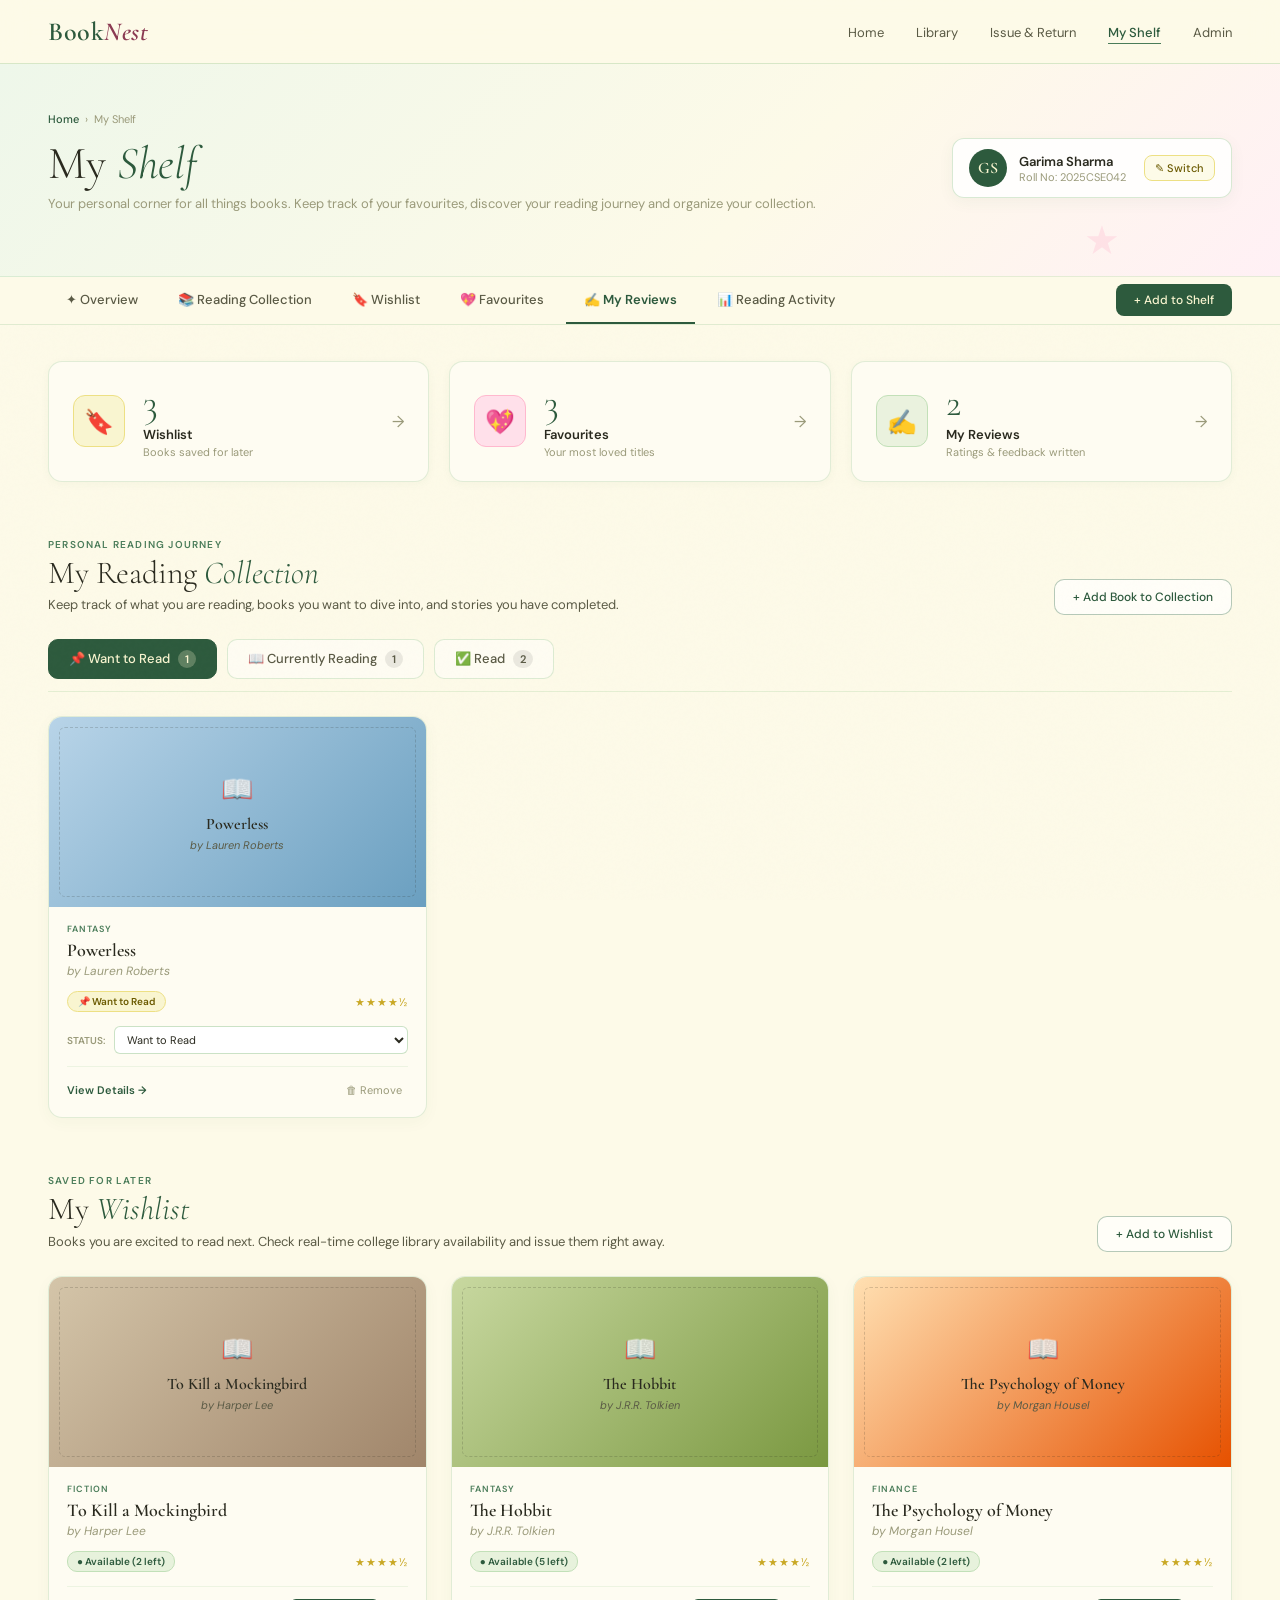
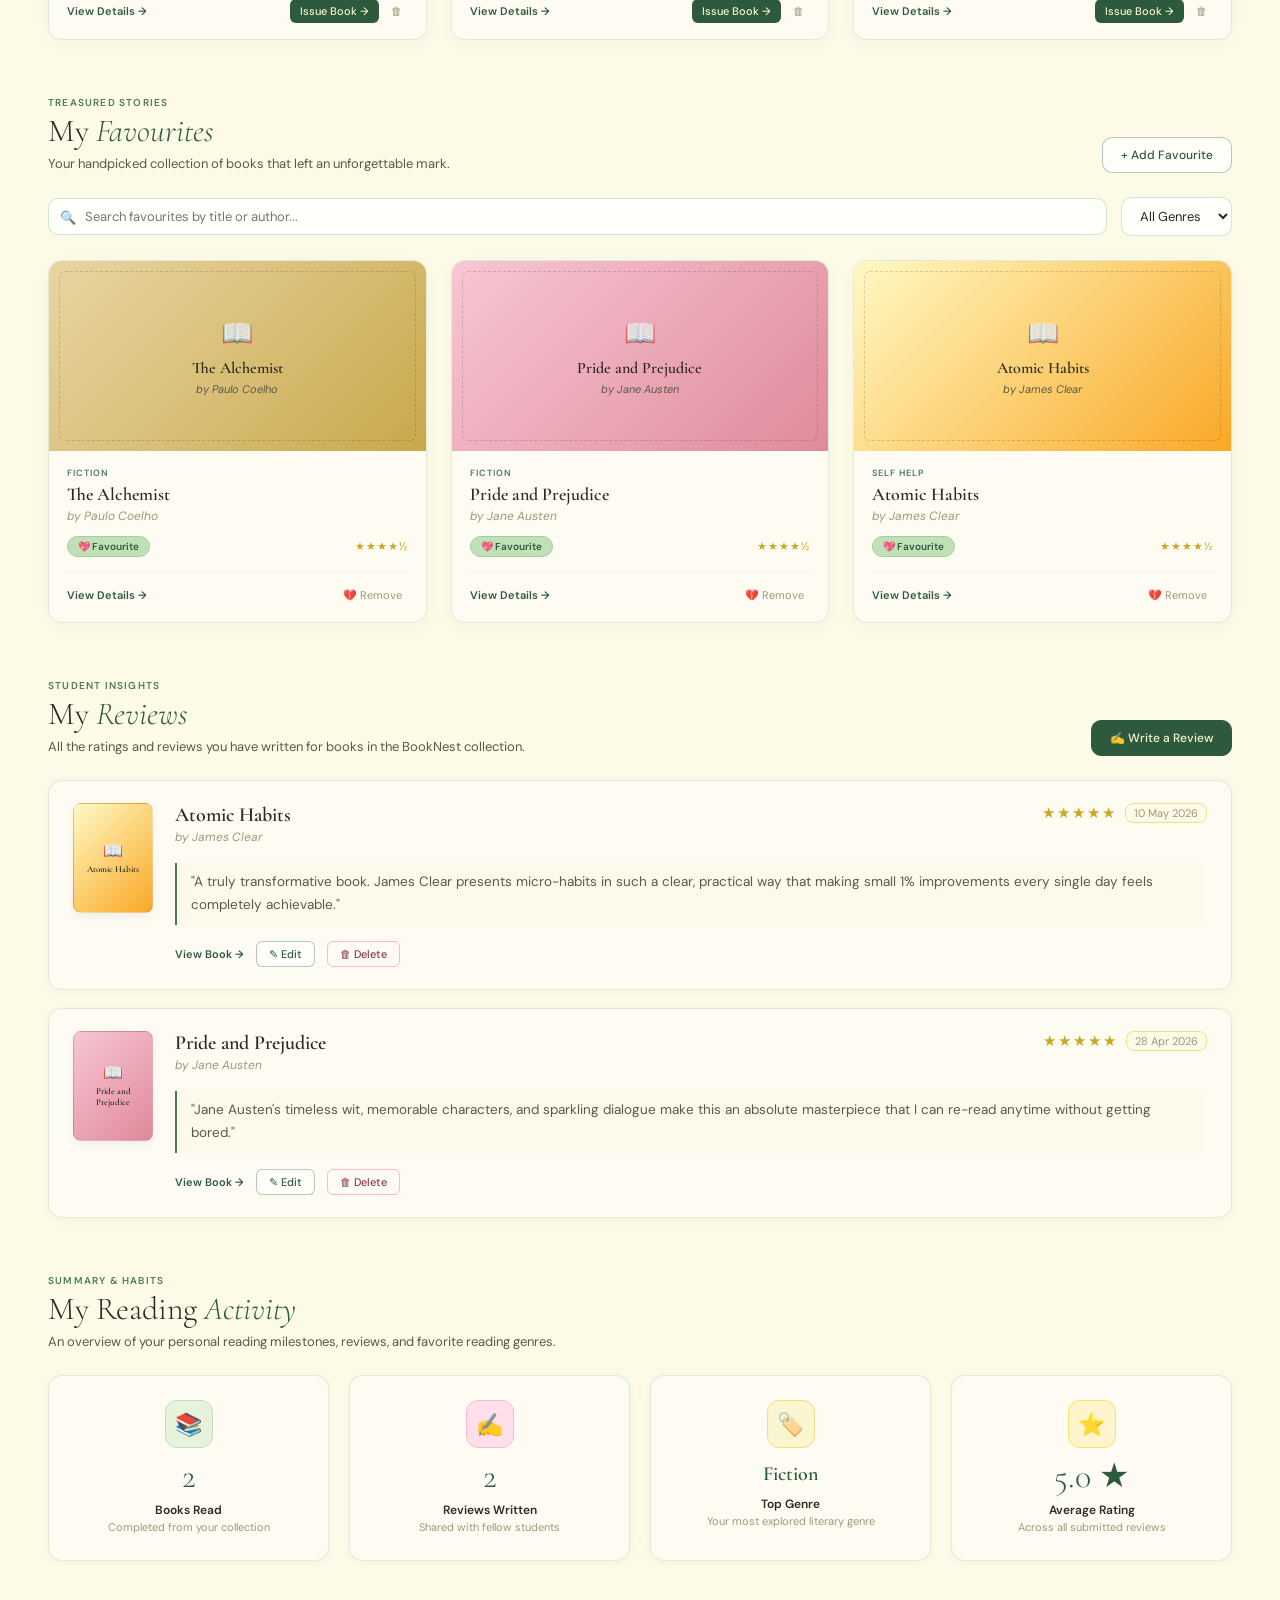
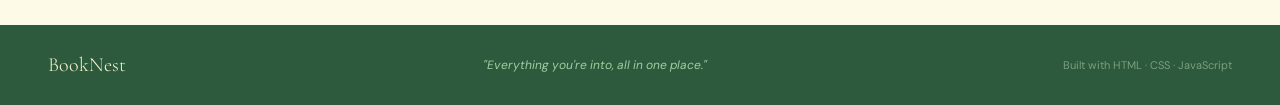
==== BOOKNEST2/my-shelf.html @ baeaffec "feat: add My Shelf page with reading collection and wishlist" ====
<!DOCTYPE html>
<html lang="en">
<head>
  <meta charset="UTF-8">
  <meta name="viewport" content="width=device-width, initial-scale=1.0">
  <title>BookNest — My Shelf</title>
  <!-- Google Fonts: Cormorant Garamond & DM Sans -->
  <link href="https://fonts.googleapis.com/css2?family=Cormorant+Garamond:ital,wght@0,300;0,400;0,600;1,300;1,400&family=DM+Sans:wght@300;400;500;600;700&display=swap" rel="stylesheet">
  <!-- Shared Styles -->
  <link rel="stylesheet" href="css/shared.css">
  <!-- Page Specific Styles -->
  <link rel="stylesheet" href="css/my-shelf.css">
</head>
<body>

  <!-- ── NAVIGATION BAR ── -->
  <nav>
    <a href="index.html" class="logo">Book<span>Nest</span></a>
    <ul class="nav-links">
      <li><a href="index.html">Home</a></li>
      <li><a href="library.html">Library</a></li>
      <li><a href="issue-return.html">Issue &amp; Return</a></li>
      <li><a href="my-shelf.html" class="active">My Shelf</a></li>
      <li><a href="admin.html">Admin</a></li>
    </ul>
  </nav>

  <!-- ── PAGE HEADER ── -->
  <div class="page-header">
    <div class="breadcrumb">
      <a href="index.html">Home</a> › <span>My Shelf</span>
    </div>
    <div class="header-flex-wrapper">
      <div class="header-text-block">
        <h1 class="page-title">My <em>Shelf</em></h1>
        <p class="page-subtitle">Your personal corner for all things books. Keep track of your favourites, discover your reading journey and organize your collection.</p>
      </div>

      <!-- Student Profile Card / Switcher -->
      <div class="student-card-badge" id="studentBadge" title="Click to switch student profile">
        <div class="student-avatar" id="studentAvatar">GS</div>
        <div class="student-details">
          <div class="student-name" id="studentNameDisplay">Garima Sharma</div>
          <div class="student-roll" id="studentRollDisplay">Roll No: 2025CSE042</div>
        </div>
        <button class="student-edit-btn" id="openStudentModalBtn" title="Switch Student">✎ Switch</button>
      </div>
    </div>
  </div>

  <!-- ── SECTION QUICK NAVIGATION TABS ── -->
  <div class="shelf-nav-bar">
    <div class="shelf-nav-links">
      <a href="#section-overview" class="shelf-nav-item active">✦ Overview</a>
      <a href="#section-collection" class="shelf-nav-item">📚 Reading Collection</a>
      <a href="#section-wishlist" class="shelf-nav-item">🔖 Wishlist</a>
      <a href="#section-favourites" class="shelf-nav-item">💖 Favourites</a>
      <a href="#section-reviews" class="shelf-nav-item">✍️ My Reviews</a>
      <a href="#section-activity" class="shelf-nav-item">📊 Reading Activity</a>
    </div>
    <button class="quick-add-btn" id="openQuickAddBtn">+ Add to Shelf</button>
  </div>

  <!-- ── MAIN PAGE CONTENT ── -->
  <main class="shelf-main-container">

    <!-- ── 1. READING OVERVIEW CARDS ── -->
    <section class="shelf-section" id="section-overview">
      <div class="overview-grid">
        
        <!-- Wishlist Card -->
        <div class="overview-card" onclick="document.querySelector('#section-wishlist').scrollIntoView({behavior:'smooth'})">
          <div class="overview-icon-box icon-wishlist">🔖</div>
          <div class="overview-content">
            <div class="overview-number" id="overviewWishlistCount">0</div>
            <div class="overview-label">Wishlist</div>
            <div class="overview-sub">Books saved for later</div>
          </div>
          <div class="overview-arrow">→</div>
        </div>

        <!-- Favourites Card -->
        <div class="overview-card" onclick="document.querySelector('#section-favourites').scrollIntoView({behavior:'smooth'})">
          <div class="overview-icon-box icon-favourites">💖</div>
          <div class="overview-content">
            <div class="overview-number" id="overviewFavouritesCount">0</div>
            <div class="overview-label">Favourites</div>
            <div class="overview-sub">Your most loved titles</div>
          </div>
          <div class="overview-arrow">→</div>
        </div>

        <!-- My Reviews Card -->
        <div class="overview-card" onclick="document.querySelector('#section-reviews').scrollIntoView({behavior:'smooth'})">
          <div class="overview-icon-box icon-reviews">✍️</div>
          <div class="overview-content">
            <div class="overview-number" id="overviewReviewsCount">0</div>
            <div class="overview-label">My Reviews</div>
            <div class="overview-sub">Ratings &amp; feedback written</div>
          </div>
          <div class="overview-arrow">→</div>
        </div>

      </div>
    </section>

    <!-- ── 2. MY READING COLLECTION ── -->
    <section class="shelf-section" id="section-collection">
      <div class="section-title-bar">
        <div>
          <div class="section-tag">Personal Reading Journey</div>
          <h2 class="section-heading">My Reading <em>Collection</em></h2>
          <p class="section-description">Keep track of what you are reading, books you want to dive into, and stories you have completed.</p>
        </div>
        <div class="section-actions">
          <button class="btn btn-outline" id="addBookToCollectionBtn">+ Add Book to Collection</button>
        </div>
      </div>

      <!-- Collection Filter Tabs -->
      <div class="collection-tabs-bar">
        <button class="coll-tab-btn active" data-status="want">
          📌 Want to Read <span class="tab-badge" id="countWant">0</span>
        </button>
        <button class="coll-tab-btn" data-status="reading">
          📖 Currently Reading <span class="tab-badge" id="countReading">0</span>
        </button>
        <button class="coll-tab-btn" data-status="read">
          ✅ Read <span class="tab-badge" id="countRead">0</span>
        </button>
      </div>

      <!-- Collection Book Cards Grid -->
      <div class="collection-books-grid" id="collectionGrid">
        <!-- Rendered dynamically by js/my-shelf.js -->
      </div>
    </section>

    <!-- ── 3. MY WISHLIST ── -->
    <section class="shelf-section" id="section-wishlist">
      <div class="section-title-bar">
        <div>
          <div class="section-tag">Saved For Later</div>
          <h2 class="section-heading">My <em>Wishlist</em></h2>
          <p class="section-description">Books you are excited to read next. Check real-time college library availability and issue them right away.</p>
        </div>
        <div class="section-actions">
          <button class="btn btn-outline" id="addBookToWishlistBtn">+ Add to Wishlist</button>
        </div>
      </div>

      <!-- Wishlist Books Grid -->
      <div class="wishlist-books-grid" id="wishlistGrid">
        <!-- Rendered dynamically by js/my-shelf.js -->
      </div>
    </section>

    <!-- ── 4. MY FAVOURITES ── -->
    <section class="shelf-section" id="section-favourites">
      <div class="section-title-bar">
        <div>
          <div class="section-tag">Treasured Stories</div>
          <h2 class="section-heading">My <em>Favourites</em></h2>
          <p class="section-description">Your handpicked collection of books that left an unforgettable mark.</p>
        </div>
        <div class="section-actions">
          <button class="btn btn-outline" id="addBookToFavouritesBtn">+ Add Favourite</button>
        </div>
      </div>

      <!-- Favourites Search & Filter Toolbar -->
      <div class="favourites-toolbar">
        <div class="fav-search-wrap">
          <span class="fav-search-icon">🔍</span>
          <input type="text" id="favSearchInput" class="fav-search-input" placeholder="Search favourites by title or author...">
        </div>
        <div class="fav-genre-filter">
          <select id="favGenreSelect" class="fav-select">
            <option value="all">All Genres</option>
            <option value="Fiction">Fiction</option>
            <option value="Fantasy">Fantasy</option>
            <option value="Romance">Romance</option>
            <option value="Thriller">Thriller</option>
            <option value="Dystopian">Dystopian</option>
            <option value="Self Help">Self Help</option>
            <option value="Finance">Finance</option>
          </select>
        </div>
      </div>

      <!-- Favourites Books Grid -->
      <div class="favourites-books-grid" id="favouritesGrid">
        <!-- Rendered dynamically by js/my-shelf.js -->
      </div>
    </section>

    <!-- ── 5. MY REVIEWS & RATINGS ── -->
    <section class="shelf-section" id="section-reviews">
      <div class="section-title-bar">
        <div>
          <div class="section-tag">Student Insights</div>
          <h2 class="section-heading">My <em>Reviews</em></h2>
          <p class="section-description">All the ratings and reviews you have written for books in the BookNest collection.</p>
        </div>
        <div class="section-actions">
          <button class="btn btn-primary" id="writeReviewBtn">✍️ Write a Review</button>
        </div>
      </div>

      <!-- Reviews Cards List -->
      <div class="reviews-list-container" id="reviewsList">
        <!-- Rendered dynamically by js/my-shelf.js -->
      </div>
    </section>

    <!-- ── 6. MY READING ACTIVITY ── -->
    <section class="shelf-section" id="section-activity">
      <div class="section-title-bar">
        <div>
          <div class="section-tag">Summary &amp; Habits</div>
          <h2 class="section-heading">My Reading <em>Activity</em></h2>
          <p class="section-description">An overview of your personal reading milestones, reviews, and favorite reading genres.</p>
        </div>
      </div>

      <div class="activity-grid">
        <!-- Stat 1: Total Books Read -->
        <div class="activity-card">
          <div class="activity-icon-wrap icon-green">📚</div>
          <div class="activity-number" id="activityBooksRead">0</div>
          <div class="activity-label">Books Read</div>
          <div class="activity-sub">Completed from your collection</div>
        </div>

        <!-- Stat 2: Total Reviews Written -->
        <div class="activity-card">
          <div class="activity-icon-wrap icon-burgundy">✍️</div>
          <div class="activity-number" id="activityReviewsWritten">0</div>
          <div class="activity-label">Reviews Written</div>
          <div class="activity-sub">Shared with fellow students</div>
        </div>

        <!-- Stat 3: Most Read Genre -->
        <div class="activity-card">
          <div class="activity-icon-wrap icon-gold">🏷️</div>
          <div class="activity-number activity-text-val" id="activityTopGenre">—</div>
          <div class="activity-label">Top Genre</div>
          <div class="activity-sub">Your most explored literary genre</div>
        </div>

        <!-- Stat 4: Average Rating Given -->
        <div class="activity-card">
          <div class="activity-icon-wrap icon-butter">⭐</div>
          <div class="activity-number" id="activityAvgRating">—</div>
          <div class="activity-label">Average Rating</div>
          <div class="activity-sub">Across all submitted reviews</div>
        </div>
      </div>
    </section>

  </main>

  <!-- ── MODAL: ADD BOOK TO SHELF ── -->
  <div class="modal-overlay" id="addBookModal">
    <div class="modal-window">
      <div class="modal-header">
        <h3>✦ Add Book to Shelf</h3>
        <button class="modal-close-btn" id="closeAddBookModal">&times;</button>
      </div>
      <div class="modal-body">
        <div class="modal-form-group">
          <label class="modal-label" for="addBookSelect">Select Book from Library</label>
          <select class="modal-select" id="addBookSelect">
            <option value="">— Choose a book —</option>
            <!-- Populated by JavaScript -->
          </select>
        </div>

        <div class="modal-form-group">
          <label class="modal-label" for="addDestinationSelect">Add To</label>
          <select class="modal-select" id="addDestinationSelect">
            <option value="collection_reading">My Reading Collection → Currently Reading</option>
            <option value="collection_want">My Reading Collection → Want to Read</option>
            <option value="collection_read">My Reading Collection → Read</option>
            <option value="wishlist">My Wishlist</option>
            <option value="favourites">My Favourites</option>
          </select>
        </div>

        <div class="modal-preview-box" id="modalBookPreview" style="display:none;">
          <div class="preview-mini-cover" id="modalPreviewCover"></div>
          <div class="preview-mini-info">
            <div class="preview-mini-title" id="modalPreviewTitle"></div>
            <div class="preview-mini-author" id="modalPreviewAuthor"></div>
            <div class="preview-mini-genre" id="modalPreviewGenre"></div>
          </div>
        </div>
      </div>
      <div class="modal-footer">
        <button class="btn btn-outline" id="cancelAddBookBtn">Cancel</button>
        <button class="btn btn-primary" id="confirmAddBookBtn">Add to Shelf →</button>
      </div>
    </div>
  </div>

  <!-- ── MODAL: WRITE / EDIT REVIEW ── -->
  <div class="modal-overlay" id="reviewModal">
    <div class="modal-window">
      <div class="modal-header">
        <h3 id="reviewModalTitle">✍️ Write a Review</h3>
        <button class="modal-close-btn" id="closeReviewModal">&times;</button>
      </div>
      <div class="modal-body">
        <input type="hidden" id="reviewEditId" value="">

        <div class="modal-form-group" id="reviewBookSelectGroup">
          <label class="modal-label" for="reviewBookSelect">Select Book</label>
          <select class="modal-select" id="reviewBookSelect">
            <option value="">— Choose a book to review —</option>
            <!-- Populated by JavaScript -->
          </select>
        </div>

        <div class="modal-book-fixed-info" id="reviewBookFixedInfo" style="display:none;">
          <div class="fixed-info-title" id="reviewFixedTitle"></div>
          <div class="fixed-info-author" id="reviewFixedAuthor"></div>
        </div>

        <div class="modal-form-group">
          <label class="modal-label">Your Rating</label>
          <div class="modal-star-picker" id="modalStarPicker">
            <span class="star-item" data-value="1">★</span>
            <span class="star-item" data-value="2">★</span>
            <span class="star-item" data-value="3">★</span>
            <span class="star-item" data-value="4">★</span>
            <span class="star-item" data-value="5">★</span>
          </div>
          <input type="hidden" id="reviewRatingValue" value="5">
        </div>

        <div class="modal-form-group">
          <label class="modal-label" for="reviewTextInput">Your Review</label>
          <textarea class="modal-textarea" id="reviewTextInput" rows="4" placeholder="Write your honest thoughts, reflections or highlights about this book..."></textarea>
        </div>
      </div>
      <div class="modal-footer">
        <button class="btn btn-outline" id="cancelReviewBtn">Cancel</button>
        <button class="btn btn-primary" id="submitReviewModalBtn">Save Review</button>
      </div>
    </div>
  </div>

  <!-- ── MODAL: SWITCH STUDENT PROFILE ── -->
  <div class="modal-overlay" id="studentModal">
    <div class="modal-window">
      <div class="modal-header">
        <h3>👤 Student Profile</h3>
        <button class="modal-close-btn" id="closeStudentModal">&times;</button>
      </div>
      <div class="modal-body">
        <p class="modal-subtext">BookNest associates your shelf, wishlist, favourites, and reviews with your student roll number.</p>
        
        <div class="modal-form-group">
          <label class="modal-label" for="inputStudentName">Student Name</label>
          <input type="text" class="modal-input" id="inputStudentName" placeholder="e.g. Garima Sharma">
        </div>

        <div class="modal-form-group">
          <label class="modal-label" for="inputStudentRoll">Roll Number</label>
          <input type="text" class="modal-input" id="inputStudentRoll" placeholder="e.g. 2025CSE042">
        </div>
      </div>
      <div class="modal-footer">
        <button class="btn btn-outline" id="cancelStudentBtn">Cancel</button>
        <button class="btn btn-primary" id="saveStudentBtn">Save &amp; Switch</button>
      </div>
    </div>
  </div>

  <!-- ── TOAST NOTIFICATION ── -->
  <div class="toast" id="toast"></div>

  <!-- ── FOOTER ── -->
  <footer>
    <div class="footer-logo">BookNest</div>
    <div class="footer-tagline">"Everything you're into, all in one place."</div>
    <div class="footer-built">Built with HTML · CSS · JavaScript</div>
  </footer>

  <!-- ── SCRIPTS ── -->
  <!-- Shared books data first, then page-specific logic -->
  <script src="js/books-data.js"></script>
  <script src="js/my-shelf.js"></script>

</body>
</html>
---- BOOKNEST2/css/shared.css ----
/* ════════════════════════════════════════════
   BOOKNEST — Shared Styles (shared.css)
   Used across: index, library, issue-return,
                book-detail, my-shelf, admin
   ════════════════════════════════════════════ */

:root {
  --butter:      #F9F5D0;
  --butter-deep: #EDE084;
  --butter-soft: #FDFBE8;
  --pista:       #C2E0B8;
  --pista-deep:  #A0CFA0;
  --pista-dark:  #4a7c59;
  --pista-text:  #2d5a3d;
  --pink-soft:   #FFE0EA;
  --pink-mid:    #FFB8CE;
  --pink-text:   #8B3A52;
  --text-dark:   #2a2a1f;
  --text-mid:    #5a5a45;
  --text-light:  #9a9a7a;
  --radius:      14px;
}

* { margin: 0; padding: 0; box-sizing: border-box; }

body {
  font-family: 'DM Sans', sans-serif;
  background: #FDFAE8;
  color: var(--text-dark);
  overflow-x: hidden;
  min-height: 100vh;
}

/* Noise texture overlay */
body::before {
  content: '';
  position: fixed;
  inset: 0;
  background-image: url("data:image/svg+xml,%3Csvg viewBox='0 0 256 256' xmlns='http://www.w3.org/2000/svg'%3E%3Cfilter id='noise'%3E%3CfeTurbulence type='fractalNoise' baseFrequency='0.9' numOctaves='4' stitchTiles='stitch'/%3E%3C/filter%3E%3Crect width='100%25' height='100%25' filter='url(%23noise)' opacity='0.03'/%3E%3C/svg%3E");
  pointer-events: none;
  z-index: 0;
  opacity: 0.4;
}

/* ── NAVBAR ── */
nav {
  position: sticky;
  top: 0;
  z-index: 100;
  background: rgba(253, 250, 232, 0.92);
  backdrop-filter: blur(12px);
  border-bottom: 1px solid rgba(168, 207, 160, 0.45);
  padding: 0 48px;
  height: 64px;
  display: flex;
  align-items: center;
  justify-content: space-between;
}

.logo {
  font-family: 'Cormorant Garamond', serif;
  font-size: 26px;
  font-weight: 600;
  color: var(--pista-text);
  text-decoration: none;
  letter-spacing: 0.5px;
}
.logo span { color: var(--pink-text); font-style: italic; }

.nav-links { display: flex; gap: 32px; list-style: none; }
.nav-links a {
  font-size: 13px;
  color: var(--text-mid);
  text-decoration: none;
  position: relative;
  transition: color 0.2s;
}
.nav-links a::after {
  content: '';
  position: absolute;
  bottom: -3px;
  left: 0;
  width: 0;
  height: 1.5px;
  background: var(--pista-dark);
  transition: width 0.3s;
}
.nav-links a:hover { color: var(--pista-text); }
.nav-links a:hover::after,
.nav-links a.active::after { width: 100%; }
.nav-links a.active { color: var(--pista-text); font-weight: 500; }

/* ── BADGES ── */
.badge {
  font-size: 9px;
  font-weight: 600;
  text-transform: uppercase;
  letter-spacing: 0.8px;
  padding: 3px 10px;
  border-radius: 10px;
}
.badge-available { background: var(--pista);     color: var(--pista-text); }
.badge-issued    { background: var(--pink-soft); color: var(--pink-text);  }

/* ── BOOK CARDS ── */
.book-card {
  background: #fefcf2;
  border-radius: var(--radius);
  overflow: hidden;
  border: 1px solid rgba(168, 207, 160, 0.3);
  cursor: pointer;
  transition: transform 0.3s, box-shadow 0.3s;
}
.book-card:hover {
  transform: translateY(-6px);
  box-shadow: 0 16px 40px rgba(74, 124, 89, 0.12);
}
.book-cover {
  height: 150px;
  display: flex;
  align-items: center;
  justify-content: center;
  font-family: 'Cormorant Garamond', serif;
  font-size: 16px;
  font-weight: 600;
  color: var(--text-dark);
  text-align: center;
  padding: 20px;
  line-height: 1.3;
  position: relative;
}
.book-cover-overlay {
  position: absolute;
  inset: 0;
  background: rgba(255, 255, 255, 0.08);
}
.book-info    { padding: 16px 18px 18px; }
.book-genre   { font-size: 9px; font-weight: 500; text-transform: uppercase; letter-spacing: 1px; color: var(--pista-dark); margin-bottom: 5px; }
.book-title   { font-family: 'Cormorant Garamond', serif; font-size: 16px; font-weight: 600; color: var(--text-dark); margin-bottom: 3px; line-height: 1.3; }
.book-author  { font-size: 11px; color: var(--text-light); font-style: italic; margin-bottom: 12px; }
.book-footer  { display: flex; align-items: center; justify-content: space-between; }
.stars        { color: #c9a825; font-size: 11px; letter-spacing: 1px; }

/* ── TOAST ── */
.toast {
  position: fixed;
  bottom: 28px;
  right: 28px;
  background: var(--pista-text);
  color: var(--butter);
  padding: 13px 22px;
  border-radius: 12px;
  font-size: 13px;
  font-weight: 500;
  box-shadow: 0 8px 28px rgba(45, 90, 61, 0.25);
  z-index: 9999;
  transform: translateY(80px);
  opacity: 0;
  transition: all 0.4s cubic-bezier(0.34, 1.56, 0.64, 1);
  max-width: 360px;
  line-height: 1.4;
}
.toast.show { transform: translateY(0); opacity: 1; }
.toast.err  { background: var(--pink-text); }

/* ── FOOTER ── */
footer {
  background: var(--pista-text);
  padding: 28px 48px;
  display: flex;
  align-items: center;
  justify-content: space-between;
}
.footer-logo    { font-family: 'Cormorant Garamond', serif; font-size: 20px; color: var(--butter); font-weight: 300; }
.footer-tagline { font-size: 12px; color: var(--pista-deep); font-style: italic; }
.footer-built   { font-size: 11px; color: rgba(200, 230, 192, 0.5); }

/* ── PAGE HEADER (library, issue-return) ── */
.page-header {
  background: linear-gradient(135deg, #eef7ea, #fdfae8 60%, #fff0f5);
  border-bottom: 1px solid rgba(168, 207, 160, 0.3);
  padding: 48px 48px 36px;
  position: relative;
  overflow: hidden;
}
.page-header::after {
  content: '★';
  position: absolute;
  bottom: 10px;
  right: 160px;
  font-size: 40px;
  color: var(--pink-mid);
  opacity: 0.3;
}
.breadcrumb {
  font-size: 11px;
  color: var(--text-light);
  margin-bottom: 12px;
  display: flex;
  align-items: center;
  gap: 6px;
}
.breadcrumb a { color: var(--pista-text); text-decoration: none; font-weight: 500; }
.page-title {
  font-family: 'Cormorant Garamond', serif;
  font-size: 46px;
  font-weight: 300;
  color: var(--text-dark);
  line-height: 1.1;
  margin-bottom: 6px;
}
.page-title em  { font-style: italic; color: var(--pista-text); }
.page-subtitle  { font-size: 13px; color: var(--text-light); margin-bottom: 28px; }

/* ── ANIMATIONS ── */
@keyframes fadeUp {
  from { opacity: 0; transform: translateY(16px); }
  to   { opacity: 1; transform: translateY(0);     }
}
@keyframes floatStar {
  0%,100% { transform: translateY(0)     rotate(0deg);  opacity: 0.7; }
  50%     { transform: translateY(-14px) rotate(20deg); opacity: 1;   }
}
@keyframes marquee {
  from { transform: translateX(0);    }
  to   { transform: translateX(-50%); }
}

.fade-in   { animation: fadeUp 0.5s ease both; }
.fade-in-2 { animation: fadeUp 0.5s 0.1s ease both; }
.fade-in-3 { animation: fadeUp 0.5s 0.2s ease both; }
---- BOOKNEST2/css/my-shelf.css ----
/* ════════════════════════════════════════════
   BOOKNEST — my-shelf.css
   Depends on: shared.css (load first)
   Visual Theme: Warm ivory / cream, Deep forest green,
                 Muted burgundy / maroon, Soft golden beige
   ════════════════════════════════════════════ */

/* ── HEADER EXTENSIONS ── */
.header-flex-wrapper {
  display: flex;
  align-items: flex-start;
  justify-content: space-between;
  gap: 24px;
  flex-wrap: wrap;
}

.header-text-block {
  flex: 1;
  min-width: 280px;
}

.student-card-badge {
  display: flex;
  align-items: center;
  gap: 12px;
  background: rgba(255, 255, 255, 0.85);
  border: 1px solid rgba(168, 207, 160, 0.45);
  border-radius: 12px;
  padding: 10px 16px;
  box-shadow: 0 4px 16px rgba(45, 90, 61, 0.05);
  transition: all 0.25s ease;
}

.student-card-badge:hover {
  border-color: var(--pista-dark);
  box-shadow: 0 6px 20px rgba(45, 90, 61, 0.1);
}

.student-avatar {
  width: 38px;
  height: 38px;
  border-radius: 50%;
  background: var(--pista-text);
  color: var(--butter);
  display: flex;
  align-items: center;
  justify-content: center;
  font-family: 'Cormorant Garamond', serif;
  font-size: 16px;
  font-weight: 600;
  letter-spacing: 0.5px;
  flex-shrink: 0;
}

.student-details {
  display: flex;
  flex-direction: column;
}

.student-name {
  font-size: 13px;
  font-weight: 600;
  color: var(--text-dark);
}

.student-roll {
  font-size: 11px;
  color: var(--text-light);
  font-family: 'DM Sans', sans-serif;
}

.student-edit-btn {
  background: var(--butter-soft);
  border: 1px solid var(--butter-deep);
  color: #6b5a00;
  padding: 5px 10px;
  border-radius: 8px;
  font-size: 11px;
  cursor: pointer;
  font-family: 'DM Sans', sans-serif;
  font-weight: 500;
  transition: all 0.2s ease;
  margin-left: 6px;
}

.student-edit-btn:hover {
  background: var(--butter-deep);
  color: var(--text-dark);
}

/* ── SUB-NAV BAR (STICKY) ── */
.shelf-nav-bar {
  position: sticky;
  top: 64px;
  z-index: 90;
  background: rgba(253, 250, 232, 0.95);
  backdrop-filter: blur(10px);
  border-bottom: 1px solid rgba(168, 207, 160, 0.35);
  padding: 0 48px;
  display: flex;
  align-items: center;
  justify-content: space-between;
  gap: 16px;
  overflow-x: auto;
}

.shelf-nav-links {
  display: flex;
  gap: 4px;
}

.shelf-nav-item {
  display: inline-block;
  padding: 14px 18px;
  font-size: 13px;
  font-weight: 500;
  color: var(--text-mid);
  text-decoration: none;
  border-bottom: 2px solid transparent;
  white-space: nowrap;
  transition: all 0.2s ease;
}

.shelf-nav-item:hover {
  color: var(--pista-text);
  background: rgba(194, 224, 184, 0.15);
}

.shelf-nav-item.active {
  color: var(--pista-text);
  font-weight: 600;
  border-bottom-color: var(--pista-text);
}

.quick-add-btn {
  padding: 8px 18px;
  background: var(--pista-text);
  color: var(--butter);
  border: none;
  border-radius: 8px;
  font-size: 12px;
  font-weight: 500;
  font-family: 'DM Sans', sans-serif;
  cursor: pointer;
  transition: all 0.2s ease;
  white-space: nowrap;
}

.quick-add-btn:hover {
  background: var(--pista-dark);
  transform: translateY(-1px);
}

/* ── MAIN CONTAINER & SECTIONS ── */
.shelf-main-container {
  padding: 36px 48px 64px;
  max-width: 1360px;
  margin: 0 auto;
  display: flex;
  flex-direction: column;
  gap: 56px;
}

.shelf-section {
  scroll-margin-top: 130px;
}

.section-title-bar {
  display: flex;
  align-items: flex-end;
  justify-content: space-between;
  gap: 16px;
  margin-bottom: 24px;
  flex-wrap: wrap;
}

.section-tag {
  font-size: 10px;
  font-weight: 600;
  text-transform: uppercase;
  letter-spacing: 1.2px;
  color: var(--pista-dark);
  margin-bottom: 4px;
}

.section-heading {
  font-family: 'Cormorant Garamond', serif;
  font-size: 32px;
  font-weight: 300;
  color: var(--text-dark);
  line-height: 1.15;
}

.section-heading em {
  font-style: italic;
  color: var(--pista-text);
}

.section-description {
  font-size: 13px;
  color: var(--text-mid);
  margin-top: 4px;
  max-width: 640px;
  line-height: 1.5;
}

.section-actions {
  display: flex;
  gap: 10px;
}

/* ── BUTTONS ── */
.btn {
  display: inline-flex;
  align-items: center;
  justify-content: center;
  gap: 6px;
  padding: 9px 18px;
  border-radius: 10px;
  font-size: 12px;
  font-weight: 500;
  font-family: 'DM Sans', sans-serif;
  cursor: pointer;
  transition: all 0.2s ease;
  text-decoration: none;
}

.btn-primary {
  background: var(--pista-text);
  color: var(--butter);
  border: 1px solid var(--pista-text);
}

.btn-primary:hover {
  background: var(--pista-dark);
  transform: translateY(-1px);
  box-shadow: 0 4px 14px rgba(45, 90, 61, 0.2);
}

.btn-outline {
  background: rgba(255, 255, 255, 0.7);
  color: var(--pista-text);
  border: 1.5px solid rgba(74, 124, 89, 0.4);
}

.btn-outline:hover {
  background: var(--butter-soft);
  border-color: var(--pista-dark);
  transform: translateY(-1px);
}

.btn-danger-outline {
  background: transparent;
  color: var(--pink-text);
  border: 1px solid var(--pink-mid);
}

.btn-danger-outline:hover {
  background: var(--pink-soft);
}

/* ── 1. READING OVERVIEW CARDS ── */
.overview-grid {
  display: grid;
  grid-template-columns: repeat(3, 1fr);
  gap: 20px;
}

.overview-card {
  background: #fefcf2;
  border: 1px solid rgba(168, 207, 160, 0.35);
  border-radius: var(--radius);
  padding: 22px 24px;
  display: flex;
  align-items: center;
  gap: 18px;
  cursor: pointer;
  position: relative;
  overflow: hidden;
  transition: all 0.25s cubic-bezier(0.16, 1, 0.3, 1);
  box-shadow: 0 2px 10px rgba(45, 90, 61, 0.04);
}

.overview-card::before {
  content: '';
  position: absolute;
  top: 0; left: 0; right: 0;
  height: 3px;
  background: transparent;
  transition: background 0.25s;
}

.overview-card:hover {
  transform: translateY(-4px);
  border-color: rgba(74, 124, 89, 0.5);
  box-shadow: 0 12px 28px rgba(74, 124, 89, 0.1);
}

.overview-card:hover::before {
  background: var(--pista-dark);
}

.overview-card:hover .overview-arrow {
  transform: translateX(4px);
  color: var(--pista-text);
}

.overview-icon-box {
  width: 52px;
  height: 52px;
  border-radius: 12px;
  display: flex;
  align-items: center;
  justify-content: center;
  font-size: 24px;
  flex-shrink: 0;
}

.icon-wishlist  { background: var(--butter);    border: 1px solid var(--butter-deep); }
.icon-favourites{ background: var(--pink-soft); border: 1px solid var(--pink-mid); }
.icon-reviews   { background: rgba(194,224,184,0.35); border: 1px solid var(--pista); }

.overview-content {
  flex: 1;
}

.overview-number {
  font-family: 'Cormorant Garamond', serif;
  font-size: 38px;
  font-weight: 300;
  line-height: 1;
  color: var(--pista-text);
}

.overview-label {
  font-size: 13px;
  font-weight: 600;
  color: var(--text-dark);
  margin-top: 4px;
}

.overview-sub {
  font-size: 11px;
  color: var(--text-light);
  margin-top: 2px;
}

.overview-arrow {
  font-size: 16px;
  color: var(--text-light);
  transition: transform 0.2s ease, color 0.2s ease;
}

/* ── 2. MY READING COLLECTION ── */
.collection-tabs-bar {
  display: flex;
  gap: 10px;
  margin-bottom: 24px;
  border-bottom: 1px solid rgba(168, 207, 160, 0.3);
  padding-bottom: 12px;
  flex-wrap: wrap;
}

.coll-tab-btn {
  background: #fefcf2;
  border: 1px solid rgba(168, 207, 160, 0.4);
  color: var(--text-mid);
  padding: 10px 20px;
  border-radius: 10px;
  font-size: 13px;
  font-family: 'DM Sans', sans-serif;
  font-weight: 500;
  cursor: pointer;
  display: flex;
  align-items: center;
  gap: 8px;
  transition: all 0.2s ease;
}

.coll-tab-btn:hover {
  background: var(--butter-soft);
  color: var(--pista-text);
  border-color: var(--pista-dark);
}

.coll-tab-btn.active {
  background: var(--pista-text);
  color: var(--butter);
  border-color: var(--pista-text);
}

.tab-badge {
  display: inline-block;
  padding: 2px 7px;
  border-radius: 10px;
  font-size: 11px;
  font-weight: 600;
  background: rgba(0, 0, 0, 0.08);
}

.coll-tab-btn.active .tab-badge {
  background: rgba(249, 245, 208, 0.25);
  color: var(--butter);
}

/* ── BOOK CARD COMMON GRID (Collection, Wishlist, Favourites) ── */
.collection-books-grid,
.wishlist-books-grid,
.favourites-books-grid {
  display: grid;
  grid-template-columns: repeat(auto-fill, minmax(280px, 1fr));
  gap: 24px;
}

/* ── SHELF BOOK CARD ── */
.shelf-book-card {
  background: #fefcf2;
  border: 1px solid rgba(168, 207, 160, 0.35);
  border-radius: var(--radius);
  overflow: hidden;
  display: flex;
  flex-direction: column;
  transition: transform 0.25s ease, box-shadow 0.25s ease;
  box-shadow: 0 4px 16px rgba(45, 90, 61, 0.04);
}

.shelf-book-card:hover {
  transform: translateY(-5px);
  box-shadow: 0 16px 36px rgba(74, 124, 89, 0.12);
  border-color: rgba(74, 124, 89, 0.45);
}

/* ── BOOK COVER PLACEHOLDER (SECTION 9) ── */
.shelf-cover-wrapper {
  position: relative;
  width: 100%;
  height: 190px;
  overflow: hidden;
  background: linear-gradient(135deg, #f7f3e8, #ebe2cc);
}

.shelf-cover-img {
  width: 100%;
  height: 100%;
  object-fit: cover;
  display: block;
}

.shelf-cover-placeholder {
  width: 100%;
  height: 100%;
  display: flex;
  flex-direction: column;
  align-items: center;
  justify-content: center;
  padding: 18px 20px;
  text-align: center;
  position: relative;
  box-sizing: border-box;
}

/* Minimal decorative inner border */
.shelf-cover-placeholder::before {
  content: '';
  position: absolute;
  inset: 10px;
  border: 1px dashed rgba(42, 42, 31, 0.18);
  border-radius: 6px;
  pointer-events: none;
}

.shelf-cover-icon {
  font-size: 26px;
  margin-bottom: 8px;
  opacity: 0.85;
}

.shelf-cover-title {
  font-family: 'Cormorant Garamond', serif;
  font-size: 16px;
  font-weight: 600;
  color: var(--text-dark);
  line-height: 1.25;
  max-width: 90%;
  overflow: hidden;
  display: -webkit-box;
  -webkit-line-clamp: 2;
  -webkit-box-orient: vertical;
}

.shelf-cover-author {
  font-size: 11px;
  font-style: italic;
  color: var(--text-mid);
  margin-top: 4px;
}

/* ── CARD CONTENT ── */
.shelf-card-body {
  padding: 16px 18px;
  display: flex;
  flex-direction: column;
  flex: 1;
}

.shelf-card-genre {
  font-size: 9px;
  font-weight: 600;
  text-transform: uppercase;
  letter-spacing: 1px;
  color: var(--pista-dark);
  margin-bottom: 4px;
}

.shelf-card-title {
  font-family: 'Cormorant Garamond', serif;
  font-size: 18px;
  font-weight: 600;
  color: var(--text-dark);
  line-height: 1.25;
  margin-bottom: 2px;
}

.shelf-card-author {
  font-size: 12px;
  color: var(--text-light);
  font-style: italic;
  margin-bottom: 12px;
}

/* ── BADGES & STATUS ── */
.shelf-card-meta {
  display: flex;
  align-items: center;
  justify-content: space-between;
  gap: 8px;
  margin-bottom: 14px;
  flex-wrap: wrap;
}

.reading-status-pill {
  font-size: 10px;
  font-weight: 600;
  padding: 3px 10px;
  border-radius: 12px;
  display: inline-flex;
  align-items: center;
  gap: 4px;
}

.status-want    { background: var(--butter);    color: #6b5a00;          border: 1px solid var(--butter-deep); }
.status-reading { background: var(--pista);     color: var(--pista-text); border: 1px solid var(--pista-deep); }
.status-read    { background: var(--pink-soft); color: var(--pink-text);  border: 1px solid var(--pink-mid); }

/* Library Availability Badges */
.avail-pill {
  font-size: 10px;
  font-weight: 600;
  padding: 3px 9px;
  border-radius: 10px;
  display: inline-flex;
  align-items: center;
  gap: 5px;
}

.avail-available {
  background: rgba(194, 224, 184, 0.4);
  color: var(--pista-text);
  border: 1px solid var(--pista);
}

.avail-issued {
  background: var(--pink-soft);
  color: var(--pink-text);
  border: 1px solid var(--pink-mid);
}

/* ── STATUS CHANGER DROPDOWN ── */
.status-updater-row {
  display: flex;
  align-items: center;
  gap: 8px;
  margin-bottom: 12px;
}

.status-select-label {
  font-size: 10px;
  font-weight: 600;
  text-transform: uppercase;
  color: var(--text-light);
}

.status-update-select {
  flex: 1;
  padding: 5px 8px;
  font-size: 11px;
  font-family: 'DM Sans', sans-serif;
  border-radius: 6px;
  border: 1px solid rgba(168, 207, 160, 0.6);
  background: #ffffff;
  color: var(--text-dark);
  cursor: pointer;
  outline: none;
}

.status-update-select:focus {
  border-color: var(--pista-dark);
}

/* ── CARD FOOTER ACTIONS ── */
.shelf-card-actions {
  margin-top: auto;
  padding-top: 12px;
  border-top: 1px solid rgba(168, 207, 160, 0.2);
  display: flex;
  align-items: center;
  justify-content: space-between;
  gap: 8px;
}

.card-action-link {
  font-size: 11px;
  font-weight: 600;
  color: var(--pista-text);
  text-decoration: none;
  transition: color 0.2s;
  display: inline-flex;
  align-items: center;
  gap: 3px;
}

.card-action-link:hover {
  color: var(--pista-dark);
  text-decoration: underline;
}

.card-action-remove {
  background: transparent;
  border: none;
  color: var(--text-light);
  cursor: pointer;
  font-size: 11px;
  padding: 4px 6px;
  border-radius: 6px;
  transition: all 0.2s ease;
  font-family: 'DM Sans', sans-serif;
}

.card-action-remove:hover {
  color: #c05050;
  background: rgba(192, 80, 80, 0.08);
}

.card-action-issue {
  background: var(--pista-text);
  color: var(--butter);
  border: none;
  border-radius: 6px;
  padding: 5px 10px;
  font-size: 11px;
  font-weight: 500;
  text-decoration: none;
  cursor: pointer;
  font-family: 'DM Sans', sans-serif;
  transition: all 0.2s ease;
}

.card-action-issue:hover {
  background: var(--pista-dark);
}

.card-action-issue.disabled {
  background: #e0d8cc;
  color: #8c8375;
  cursor: not-allowed;
}

/* ── 4. FAVOURITES TOOLBAR ── */
.favourites-toolbar {
  display: flex;
  align-items: center;
  gap: 14px;
  margin-bottom: 24px;
  flex-wrap: wrap;
}

.fav-search-wrap {
  flex: 1;
  min-width: 240px;
  position: relative;
}

.fav-search-icon {
  position: absolute;
  left: 12px;
  top: 50%;
  transform: translateY(-50%);
  font-size: 13px;
  color: var(--text-light);
}

.fav-search-input {
  width: 100%;
  padding: 9px 14px 9px 36px;
  border: 1.5px solid rgba(168, 207, 160, 0.5);
  border-radius: 10px;
  font-size: 13px;
  font-family: 'DM Sans', sans-serif;
  background: rgba(255, 255, 255, 0.85);
  color: var(--text-dark);
  outline: none;
  transition: border-color 0.2s, box-shadow 0.2s;
}

.fav-search-input:focus {
  border-color: var(--pista-dark);
  box-shadow: 0 0 0 3px rgba(74, 124, 89, 0.1);
}

.fav-genre-filter select {
  padding: 9px 14px;
  border: 1.5px solid rgba(168, 207, 160, 0.5);
  border-radius: 10px;
  font-size: 13px;
  font-family: 'DM Sans', sans-serif;
  background: rgba(255, 255, 255, 0.85);
  color: var(--text-dark);
  cursor: pointer;
  outline: none;
}

/* ── 5. REVIEWS LIST ── */
.reviews-list-container {
  display: flex;
  flex-direction: column;
  gap: 18px;
}

.review-item-card {
  background: #fefcf2;
  border: 1px solid rgba(168, 207, 160, 0.35);
  border-radius: var(--radius);
  padding: 22px 24px;
  display: flex;
  gap: 22px;
  transition: box-shadow 0.2s ease, transform 0.2s ease;
  box-shadow: 0 2px 12px rgba(45, 90, 61, 0.04);
}

.review-item-card:hover {
  transform: translateY(-2px);
  box-shadow: 0 8px 24px rgba(74, 124, 89, 0.09);
}

.review-cover-col {
  width: 80px;
  flex-shrink: 0;
}

.review-mini-cover {
  width: 80px;
  height: 110px;
  border-radius: 8px;
  display: flex;
  flex-direction: column;
  align-items: center;
  justify-content: center;
  padding: 8px;
  text-align: center;
  font-family: 'Cormorant Garamond', serif;
  font-size: 11px;
  font-weight: 600;
  color: var(--text-dark);
  border: 1px solid rgba(0, 0, 0, 0.08);
  box-shadow: 0 4px 10px rgba(0, 0, 0, 0.05);
}

.review-content-col {
  flex: 1;
  display: flex;
  flex-direction: column;
}

.review-card-header {
  display: flex;
  align-items: flex-start;
  justify-content: space-between;
  gap: 12px;
  margin-bottom: 8px;
  flex-wrap: wrap;
}

.review-book-title {
  font-family: 'Cormorant Garamond', serif;
  font-size: 20px;
  font-weight: 600;
  color: var(--text-dark);
  line-height: 1.2;
}

.review-book-author {
  font-size: 12px;
  color: var(--text-light);
  font-style: italic;
  margin-top: 2px;
}

.review-rating-block {
  display: flex;
  align-items: center;
  gap: 8px;
}

.review-stars-text {
  color: #c9a825;
  font-size: 15px;
  letter-spacing: 2px;
}

.review-date-badge {
  font-size: 11px;
  color: var(--text-light);
  background: var(--butter-soft);
  border: 1px solid var(--butter-deep);
  padding: 2px 8px;
  border-radius: 8px;
}

.review-body-text {
  font-size: 13.5px;
  color: var(--text-mid);
  line-height: 1.7;
  margin: 10px 0 16px;
  background: rgba(253, 250, 232, 0.5);
  border-left: 2px solid var(--pista-dark);
  padding: 8px 14px;
  border-radius: 0 6px 6px 0;
}

.review-card-footer {
  margin-top: auto;
  display: flex;
  align-items: center;
  gap: 12px;
}

.btn-small {
  padding: 5px 12px;
  font-size: 11px;
  border-radius: 6px;
}

/* ── 6. MY READING ACTIVITY (SECTION 10) ── */
.activity-grid {
  display: grid;
  grid-template-columns: repeat(4, 1fr);
  gap: 20px;
}

.activity-card {
  background: #fefcf2;
  border: 1px solid rgba(168, 207, 160, 0.35);
  border-radius: var(--radius);
  padding: 24px 20px;
  text-align: center;
  display: flex;
  flex-direction: column;
  align-items: center;
  transition: transform 0.2s ease, box-shadow 0.2s ease;
  box-shadow: 0 2px 10px rgba(45, 90, 61, 0.04);
}

.activity-card:hover {
  transform: translateY(-3px);
  box-shadow: 0 10px 24px rgba(74, 124, 89, 0.09);
  border-color: rgba(74, 124, 89, 0.5);
}

.activity-icon-wrap {
  width: 48px;
  height: 48px;
  border-radius: 12px;
  display: flex;
  align-items: center;
  justify-content: center;
  font-size: 22px;
  margin-bottom: 12px;
}

.icon-green    { background: rgba(194, 224, 184, 0.4); border: 1px solid var(--pista); }
.icon-burgundy { background: var(--pink-soft); border: 1px solid var(--pink-mid); }
.icon-gold     { background: var(--butter); border: 1px solid var(--butter-deep); }
.icon-butter   { background: #fff5cc; border: 1px solid #ffe066; }

.activity-number {
  font-family: 'Cormorant Garamond', serif;
  font-size: 34px;
  font-weight: 300;
  color: var(--pista-text);
  line-height: 1;
}

.activity-text-val {
  font-size: 20px;
  font-weight: 600;
  padding: 4px 0;
}

.activity-label {
  font-size: 12px;
  font-weight: 600;
  color: var(--text-dark);
  margin-top: 8px;
}

.activity-sub {
  font-size: 11px;
  color: var(--text-light);
  margin-top: 2px;
  line-height: 1.4;
}

/* ── EMPTY STATES ── */
.empty-shelf-box {
  grid-column: 1 / -1;
  background: rgba(254, 252, 242, 0.85);
  border: 1.5px dashed rgba(168, 207, 160, 0.5);
  border-radius: var(--radius);
  padding: 48px 24px;
  text-align: center;
  display: flex;
  flex-direction: column;
  align-items: center;
  justify-content: center;
}

.empty-shelf-icon {
  font-size: 42px;
  margin-bottom: 12px;
  opacity: 0.7;
}

.empty-shelf-title {
  font-family: 'Cormorant Garamond', serif;
  font-size: 22px;
  font-weight: 600;
  color: var(--text-dark);
  margin-bottom: 4px;
}

.empty-shelf-desc {
  font-size: 13px;
  color: var(--text-light);
  max-width: 420px;
  margin-bottom: 18px;
  line-height: 1.5;
}

/* ── MODALS ── */
.modal-overlay {
  display: none;
  position: fixed;
  inset: 0;
  background: rgba(42, 42, 31, 0.5);
  backdrop-filter: blur(4px);
  z-index: 1000;
  align-items: center;
  justify-content: center;
  padding: 20px;
  opacity: 0;
  transition: opacity 0.25s ease;
}

.modal-overlay.open {
  display: flex;
  opacity: 1;
}

.modal-window {
  background: #fdfae8;
  border: 1px solid rgba(168, 207, 160, 0.5);
  border-radius: 16px;
  width: 100%;
  max-width: 520px;
  overflow: hidden;
  box-shadow: 0 20px 50px rgba(0, 0, 0, 0.15);
  animation: modalUp 0.3s cubic-bezier(0.16, 1, 0.3, 1) both;
}

@keyframes modalUp {
  from { transform: translateY(20px); opacity: 0; }
  to   { transform: translateY(0);    opacity: 1; }
}

.modal-header {
  padding: 18px 24px;
  background: linear-gradient(135deg, rgba(45, 90, 61, 0.08), transparent);
  border-bottom: 1px solid rgba(168, 207, 160, 0.3);
  display: flex;
  align-items: center;
  justify-content: space-between;
}

.modal-header h3 {
  font-family: 'Cormorant Garamond', serif;
  font-size: 22px;
  font-weight: 600;
  color: var(--text-dark);
}

.modal-close-btn {
  background: transparent;
  border: none;
  font-size: 24px;
  color: var(--text-light);
  cursor: pointer;
  line-height: 1;
  transition: color 0.2s;
}

.modal-close-btn:hover {
  color: var(--pink-text);
}

.modal-body {
  padding: 24px;
  display: flex;
  flex-direction: column;
  gap: 16px;
}

.modal-subtext {
  font-size: 12px;
  color: var(--text-mid);
  line-height: 1.5;
}

.modal-form-group {
  display: flex;
  flex-direction: column;
  gap: 6px;
}

.modal-label {
  font-size: 10.5px;
  font-weight: 600;
  text-transform: uppercase;
  letter-spacing: 1px;
  color: var(--pista-dark);
}

.modal-input,
.modal-select,
.modal-textarea {
  padding: 10px 14px;
  border: 1.5px solid rgba(168, 207, 160, 0.5);
  border-radius: 10px;
  font-size: 13px;
  font-family: 'DM Sans', sans-serif;
  background: #ffffff;
  color: var(--text-dark);
  outline: none;
  transition: border-color 0.2s, box-shadow 0.2s;
  width: 100%;
}

.modal-input:focus,
.modal-select:focus,
.modal-textarea:focus {
  border-color: var(--pista-dark);
  box-shadow: 0 0 0 3px rgba(74, 124, 89, 0.1);
}

.modal-preview-box {
  background: var(--butter-soft);
  border: 1px solid var(--butter-deep);
  border-radius: 10px;
  padding: 12px 14px;
  display: flex;
  align-items: center;
  gap: 12px;
}

.preview-mini-cover {
  width: 36px;
  height: 48px;
  border-radius: 4px;
  display: flex;
  align-items: center;
  justify-content: center;
  font-family: 'Cormorant Garamond', serif;
  font-size: 8px;
  font-weight: 600;
  color: var(--text-dark);
  text-align: center;
  padding: 3px;
  flex-shrink: 0;
}

.preview-mini-title {
  font-family: 'Cormorant Garamond', serif;
  font-size: 14px;
  font-weight: 600;
  color: var(--text-dark);
}

.preview-mini-author {
  font-size: 11px;
  color: var(--text-light);
  font-style: italic;
}

.preview-mini-genre {
  font-size: 9px;
  color: var(--pista-dark);
  font-weight: 600;
  text-transform: uppercase;
  margin-top: 2px;
}

.modal-book-fixed-info {
  background: rgba(194, 224, 184, 0.2);
  border: 1px solid var(--pista);
  border-radius: 8px;
  padding: 10px 14px;
}

.fixed-info-title {
  font-family: 'Cormorant Garamond', serif;
  font-size: 16px;
  font-weight: 600;
  color: var(--text-dark);
}

.fixed-info-author {
  font-size: 12px;
  color: var(--text-light);
  font-style: italic;
}

.modal-star-picker {
  display: flex;
  gap: 8px;
  font-size: 26px;
  cursor: pointer;
  user-select: none;
}

.star-item {
  color: #ddd;
  transition: color 0.15s ease, transform 0.15s ease;
}

.star-item.active {
  color: #c9a825;
}

.star-item:hover {
  transform: scale(1.2);
}

.modal-footer {
  padding: 16px 24px;
  border-top: 1px solid rgba(168, 207, 160, 0.25);
  background: rgba(255, 255, 255, 0.5);
  display: flex;
  align-items: center;
  justify-content: flex-end;
  gap: 12px;
}

/* ── RESPONSIVE DESIGN ── */
@media (max-width: 992px) {
  .shelf-main-container {
    padding: 28px 24px 48px;
    gap: 40px;
  }

  .overview-grid {
    grid-template-columns: 1fr;
  }

  .activity-grid {
    grid-template-columns: repeat(2, 1fr);
  }

  .shelf-nav-bar {
    padding: 0 24px;
  }
}

@media (max-width: 640px) {
  .shelf-main-container {
    padding: 20px 16px 36px;
    gap: 32px;
  }

  .header-flex-wrapper {
    flex-direction: column;
  }

  .student-card-badge {
    width: 100%;
    justify-content: space-between;
  }

  .shelf-nav-bar {
    padding: 0 16px;
  }

  .section-title-bar {
    flex-direction: column;
    align-items: flex-start;
  }

  .collection-tabs-bar {
    flex-direction: column;
  }

  .collection-books-grid,
  .wishlist-books-grid,
  .favourites-books-grid {
    grid-template-columns: 1fr;
  }

  .activity-grid {
    grid-template-columns: 1fr;
  }

  .review-item-card {
    flex-direction: column;
  }

  .review-cover-col {
    width: 100%;
    display: flex;
    justify-content: center;
  }
}
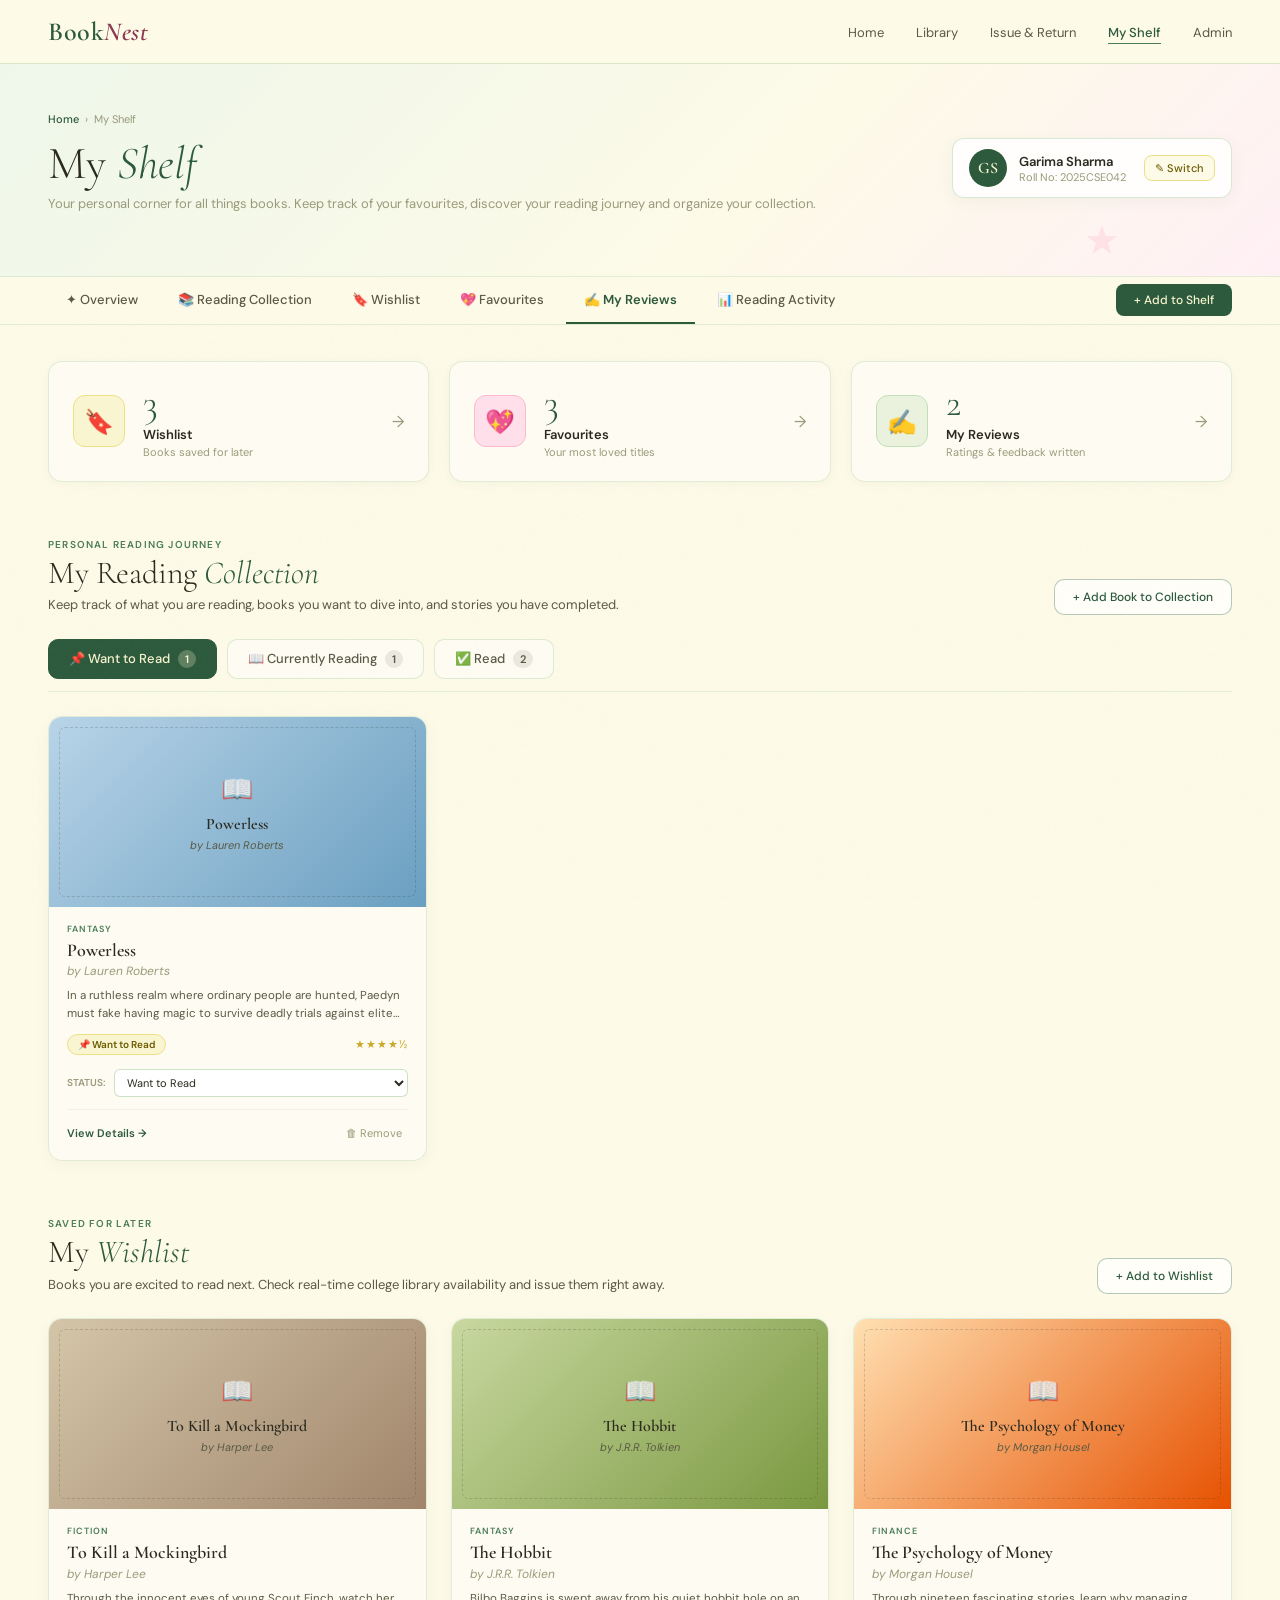
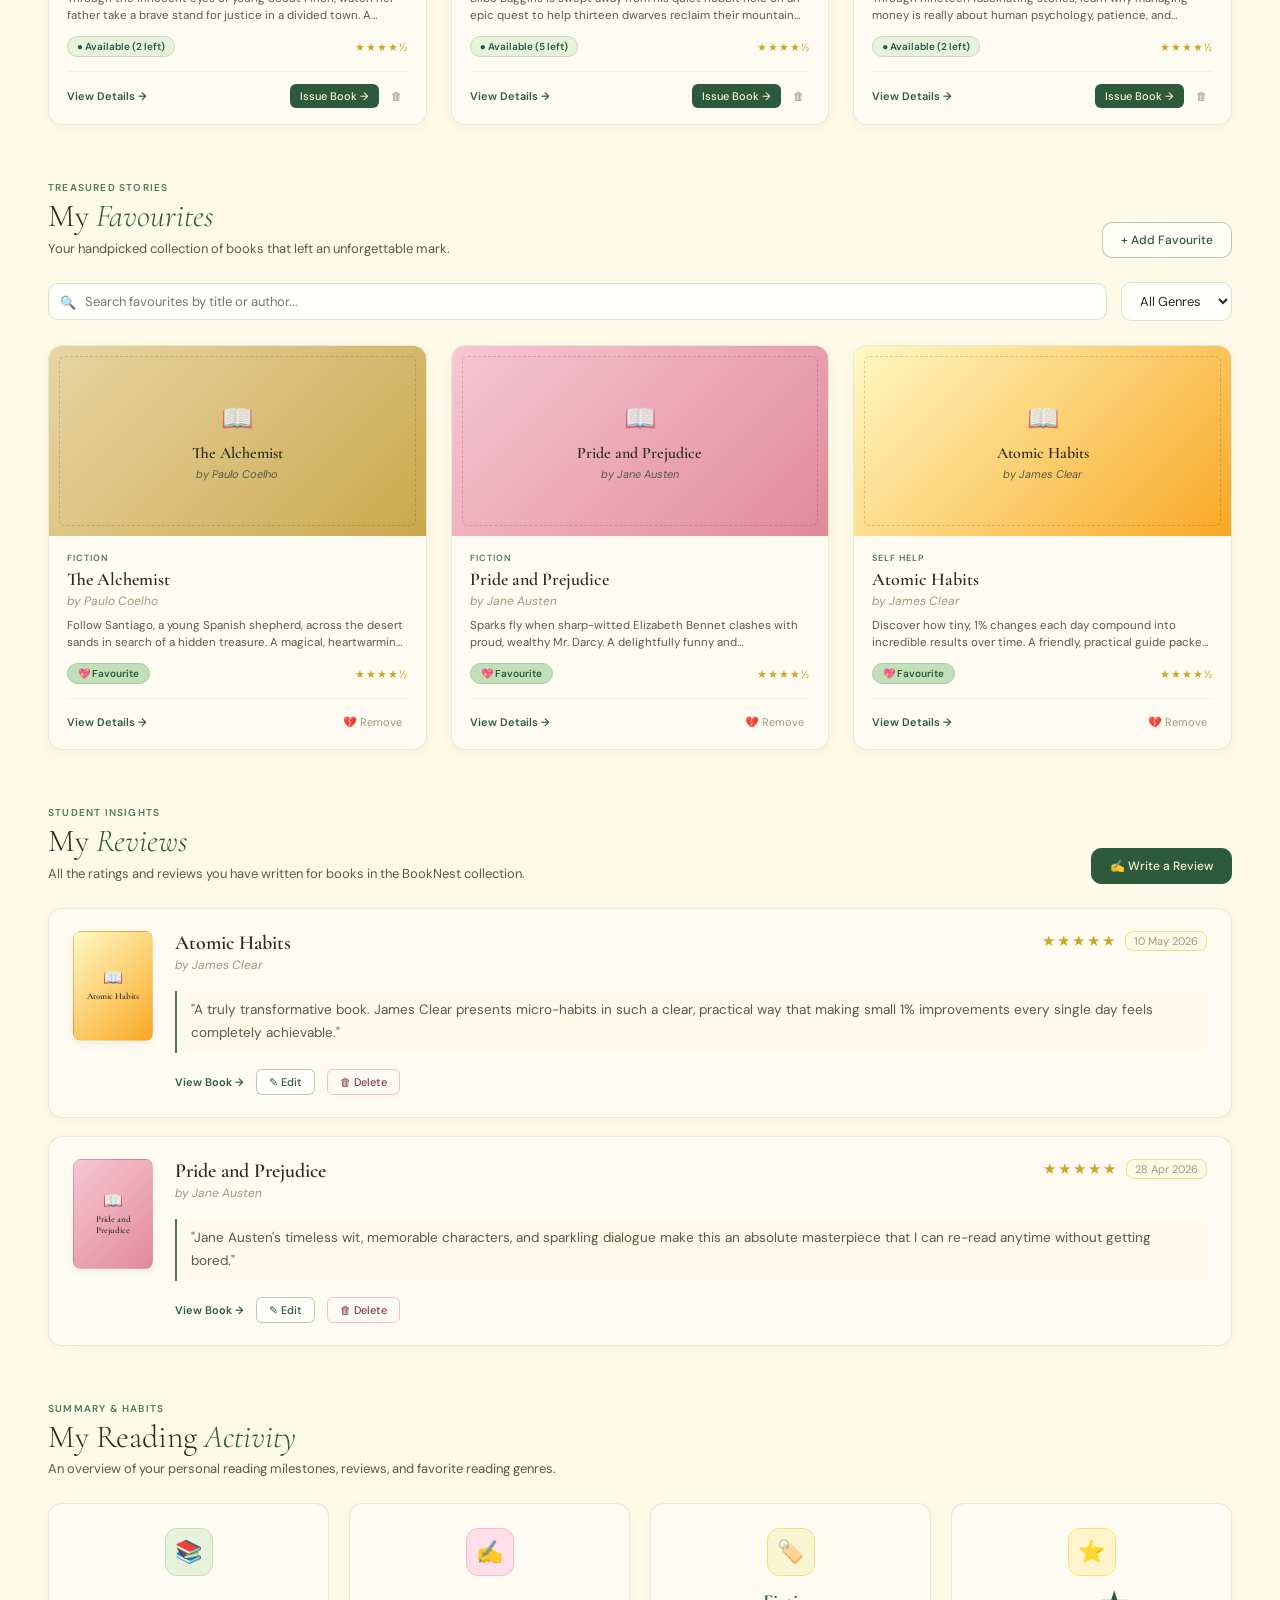
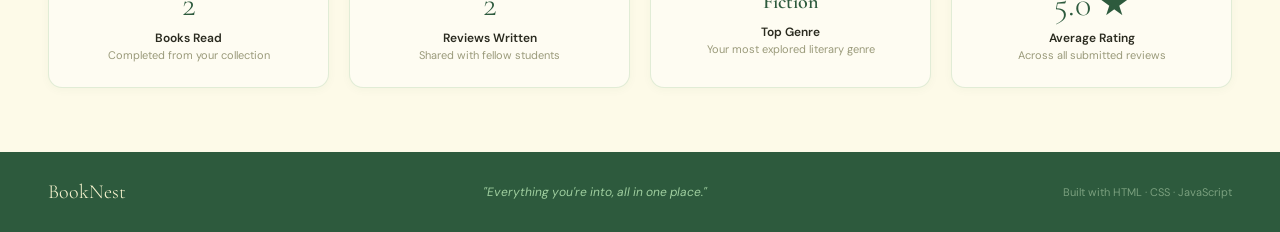
==== commit 77810321: "feat: add engaging descriptions for all books" ====
--- a/BOOKNEST2/my-shelf.html
+++ b/BOOKNEST2/my-shelf.html
@@ -293,6 +293,7 @@
             <div class="preview-mini-title" id="modalPreviewTitle"></div>
             <div class="preview-mini-author" id="modalPreviewAuthor"></div>
             <div class="preview-mini-genre" id="modalPreviewGenre"></div>
+            <div class="preview-mini-desc" id="modalPreviewDesc" style="font-size:11.5px;color:var(--text-mid);margin-top:6px;line-height:1.45;"></div>
           </div>
         </div>
       </div>
--- a/BOOKNEST2/css/shared.css
+++ b/BOOKNEST2/css/shared.css
@@ -137,7 +137,18 @@
 .book-info    { padding: 16px 18px 18px; }
 .book-genre   { font-size: 9px; font-weight: 500; text-transform: uppercase; letter-spacing: 1px; color: var(--pista-dark); margin-bottom: 5px; }
 .book-title   { font-family: 'Cormorant Garamond', serif; font-size: 16px; font-weight: 600; color: var(--text-dark); margin-bottom: 3px; line-height: 1.3; }
-.book-author  { font-size: 11px; color: var(--text-light); font-style: italic; margin-bottom: 12px; }
+.book-author  { font-size: 11px; color: var(--text-light); font-style: italic; margin-bottom: 8px; }
+.book-card-desc {
+  font-size: 11.5px;
+  color: var(--text-mid);
+  line-height: 1.5;
+  margin-bottom: 12px;
+  display: -webkit-box;
+  -webkit-line-clamp: 2;
+  -webkit-box-orient: vertical;
+  overflow: hidden;
+  text-overflow: ellipsis;
+}
 .book-footer  { display: flex; align-items: center; justify-content: space-between; }
 .stars        { color: #c9a825; font-size: 11px; letter-spacing: 1px; }
 
--- a/BOOKNEST2/css/my-shelf.css
+++ b/BOOKNEST2/css/my-shelf.css
@@ -525,7 +525,19 @@
   font-size: 12px;
   color: var(--text-light);
   font-style: italic;
+  margin-bottom: 8px;
+}
+
+.shelf-card-desc {
+  font-size: 11.5px;
+  color: var(--text-mid);
+  line-height: 1.5;
   margin-bottom: 12px;
+  display: -webkit-box;
+  -webkit-line-clamp: 2;
+  -webkit-box-orient: vertical;
+  overflow: hidden;
+  text-overflow: ellipsis;
 }
 
 /* ── BADGES & STATUS ── */
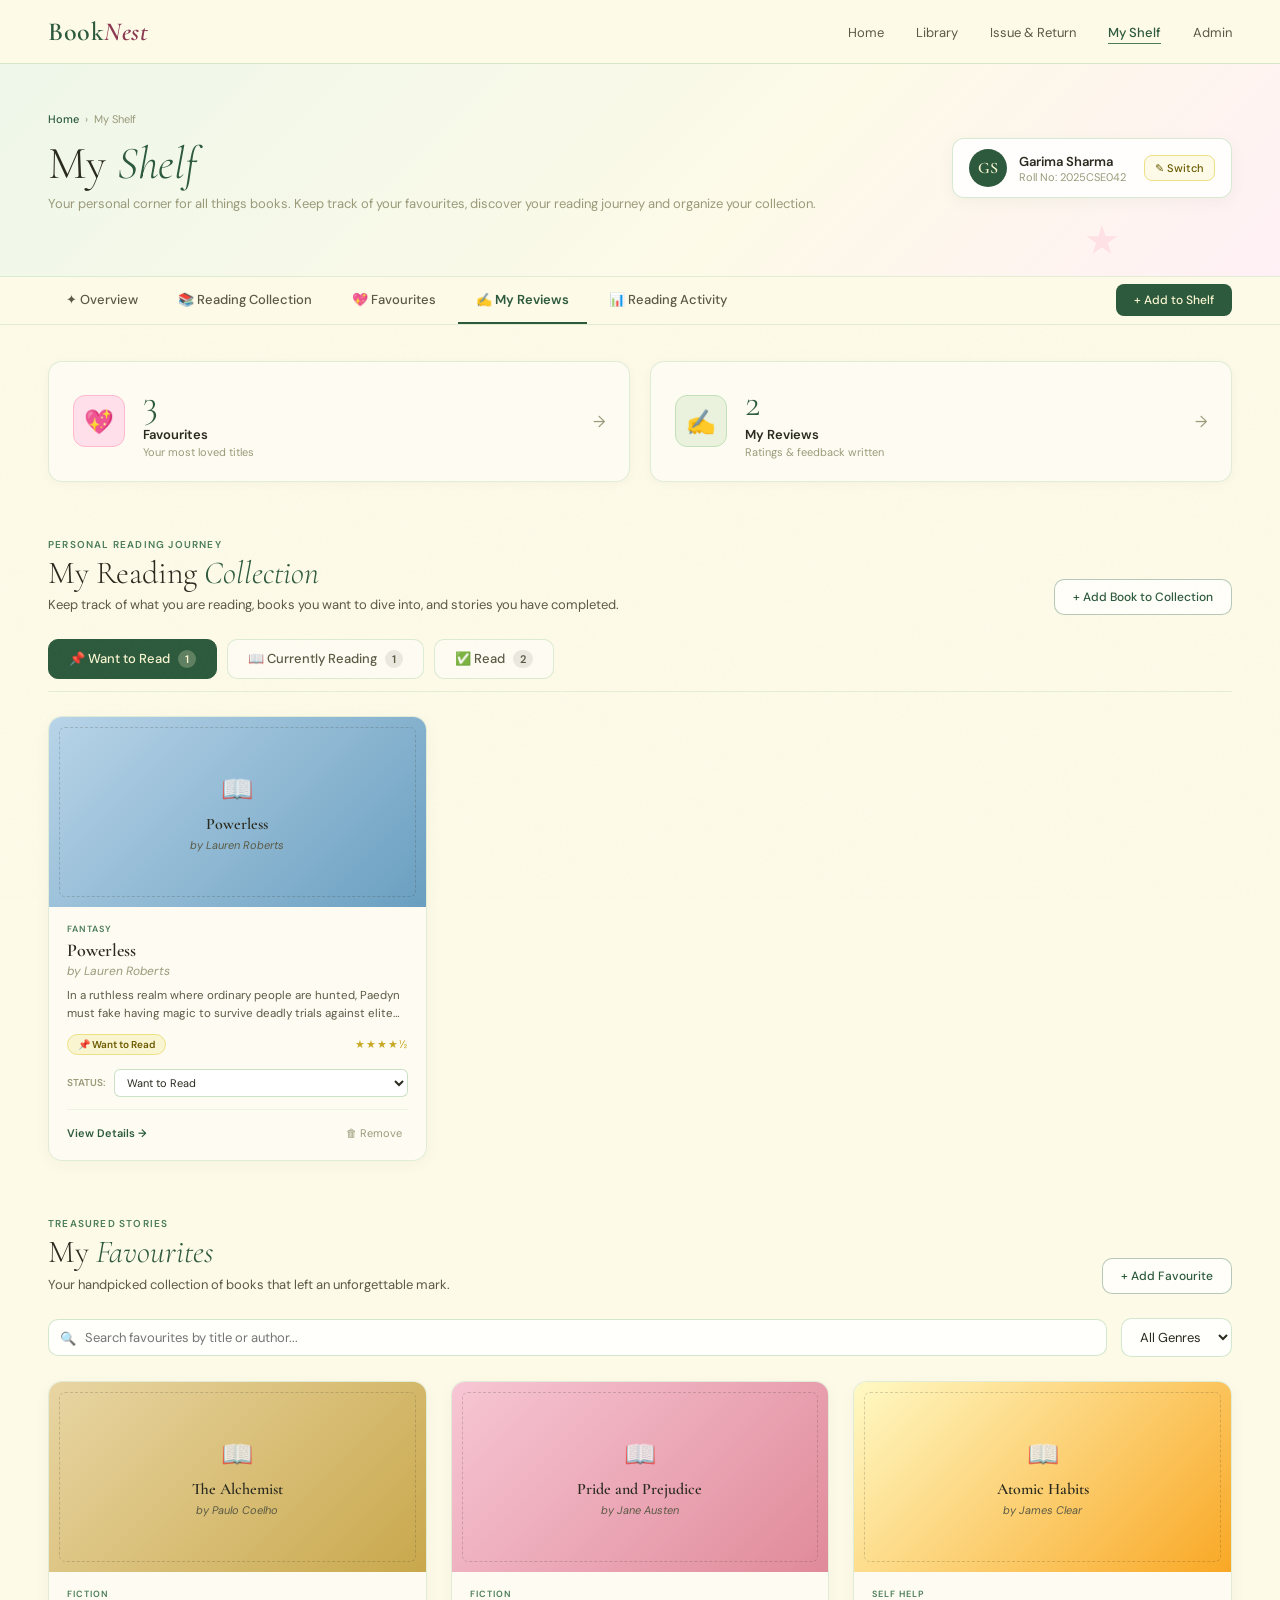
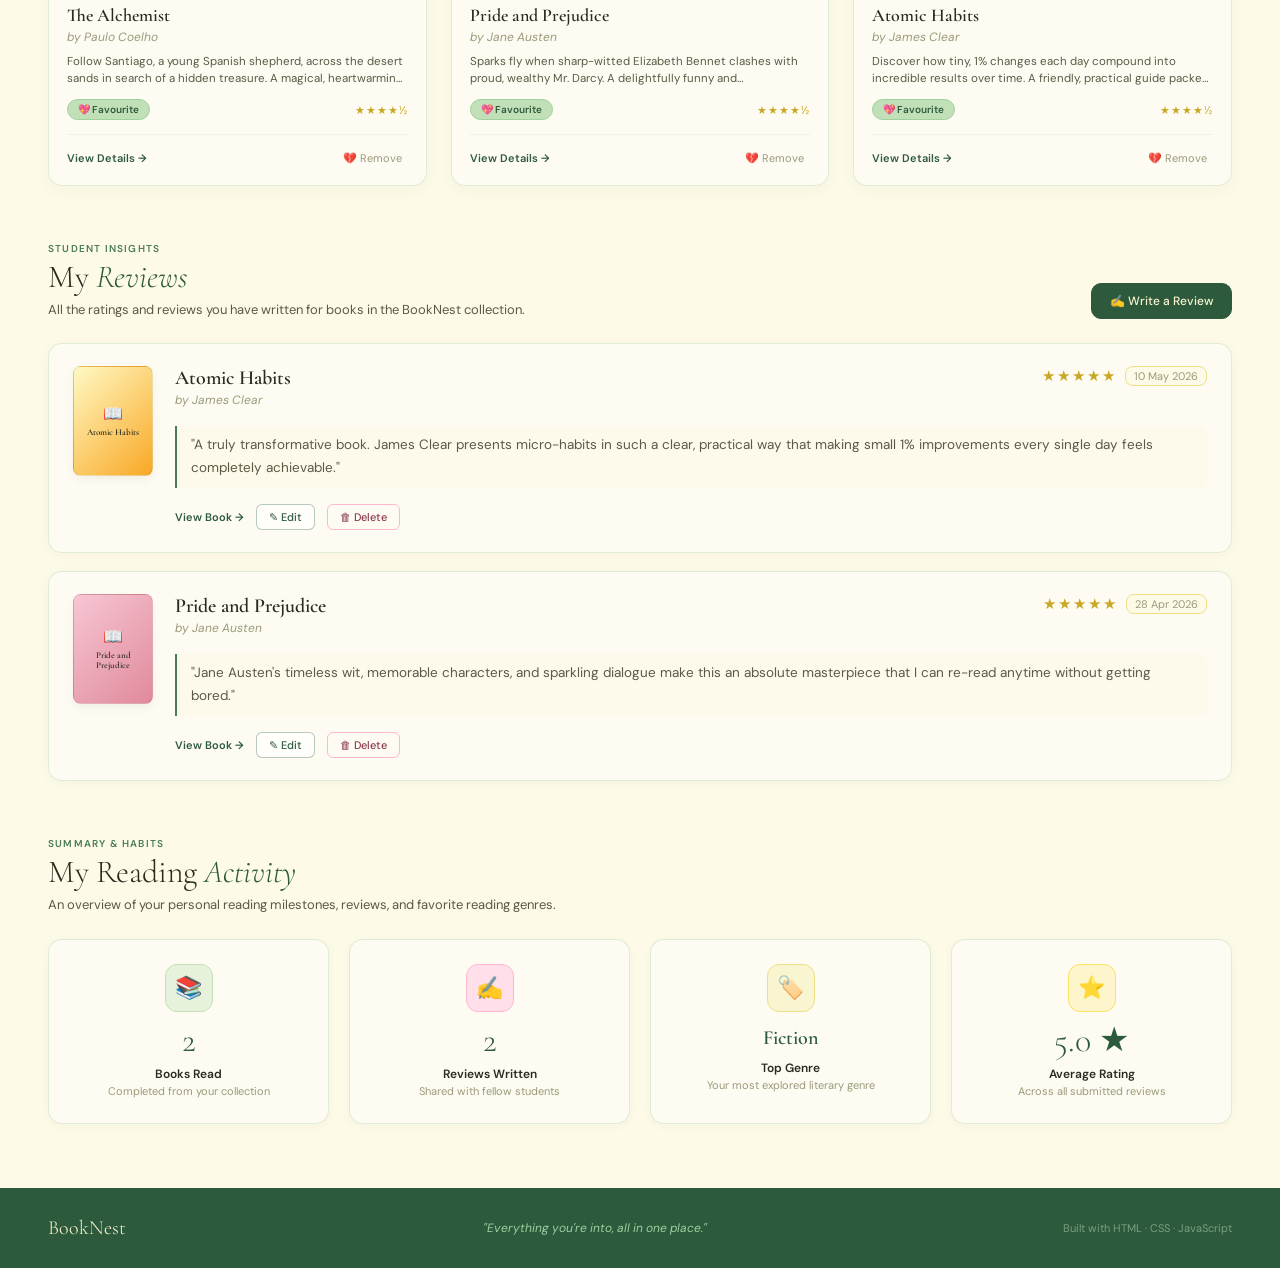
==== commit 516e0614: "feat: remove wishlist from my shelf" ====
--- a/BOOKNEST2/my-shelf.html
+++ b/BOOKNEST2/my-shelf.html
@@ -53,7 +53,6 @@
     <div class="shelf-nav-links">
       <a href="#section-overview" class="shelf-nav-item active">✦ Overview</a>
       <a href="#section-collection" class="shelf-nav-item">📚 Reading Collection</a>
-      <a href="#section-wishlist" class="shelf-nav-item">🔖 Wishlist</a>
       <a href="#section-favourites" class="shelf-nav-item">💖 Favourites</a>
       <a href="#section-reviews" class="shelf-nav-item">✍️ My Reviews</a>
       <a href="#section-activity" class="shelf-nav-item">📊 Reading Activity</a>
@@ -68,17 +67,6 @@
     <section class="shelf-section" id="section-overview">
       <div class="overview-grid">
         
-        <!-- Wishlist Card -->
-        <div class="overview-card" onclick="document.querySelector('#section-wishlist').scrollIntoView({behavior:'smooth'})">
-          <div class="overview-icon-box icon-wishlist">🔖</div>
-          <div class="overview-content">
-            <div class="overview-number" id="overviewWishlistCount">0</div>
-            <div class="overview-label">Wishlist</div>
-            <div class="overview-sub">Books saved for later</div>
-          </div>
-          <div class="overview-arrow">→</div>
-        </div>
-
         <!-- Favourites Card -->
         <div class="overview-card" onclick="document.querySelector('#section-favourites').scrollIntoView({behavior:'smooth'})">
           <div class="overview-icon-box icon-favourites">💖</div>
@@ -136,26 +124,7 @@
       </div>
     </section>
 
-    <!-- ── 3. MY WISHLIST ── -->
-    <section class="shelf-section" id="section-wishlist">
-      <div class="section-title-bar">
-        <div>
-          <div class="section-tag">Saved For Later</div>
-          <h2 class="section-heading">My <em>Wishlist</em></h2>
-          <p class="section-description">Books you are excited to read next. Check real-time college library availability and issue them right away.</p>
-        </div>
-        <div class="section-actions">
-          <button class="btn btn-outline" id="addBookToWishlistBtn">+ Add to Wishlist</button>
-        </div>
-      </div>
-
-      <!-- Wishlist Books Grid -->
-      <div class="wishlist-books-grid" id="wishlistGrid">
-        <!-- Rendered dynamically by js/my-shelf.js -->
-      </div>
-    </section>
-
-    <!-- ── 4. MY FAVOURITES ── -->
+    <!-- ── 3. MY FAVOURITES ── -->
     <section class="shelf-section" id="section-favourites">
       <div class="section-title-bar">
         <div>
@@ -213,7 +182,7 @@
       </div>
     </section>
 
-    <!-- ── 6. MY READING ACTIVITY ── -->
+    <!-- ── 5. MY READING ACTIVITY ── -->
     <section class="shelf-section" id="section-activity">
       <div class="section-title-bar">
         <div>
@@ -282,7 +251,6 @@
             <option value="collection_reading">My Reading Collection → Currently Reading</option>
             <option value="collection_want">My Reading Collection → Want to Read</option>
             <option value="collection_read">My Reading Collection → Read</option>
-            <option value="wishlist">My Wishlist</option>
             <option value="favourites">My Favourites</option>
           </select>
         </div>
@@ -359,7 +327,7 @@
         <button class="modal-close-btn" id="closeStudentModal">&times;</button>
       </div>
       <div class="modal-body">
-        <p class="modal-subtext">BookNest associates your shelf, wishlist, favourites, and reviews with your student roll number.</p>
+        <p class="modal-subtext">BookNest associates your reading collection, favourites, and reviews with your student roll number.</p>
         
         <div class="modal-form-group">
           <label class="modal-label" for="inputStudentName">Student Name</label>
--- a/BOOKNEST2/css/my-shelf.css
+++ b/BOOKNEST2/css/my-shelf.css
@@ -262,7 +262,7 @@
 /* ── 1. READING OVERVIEW CARDS ── */
 .overview-grid {
   display: grid;
-  grid-template-columns: repeat(3, 1fr);
+  grid-template-columns: repeat(2, 1fr);
   gap: 20px;
 }
 
@@ -316,7 +316,6 @@
   flex-shrink: 0;
 }
 
-.icon-wishlist  { background: var(--butter);    border: 1px solid var(--butter-deep); }
 .icon-favourites{ background: var(--pink-soft); border: 1px solid var(--pink-mid); }
 .icon-reviews   { background: rgba(194,224,184,0.35); border: 1px solid var(--pista); }
 
@@ -403,9 +402,8 @@
   color: var(--butter);
 }
 
-/* ── BOOK CARD COMMON GRID (Collection, Wishlist, Favourites) ── */
+/* ── BOOK CARD COMMON GRID (Collection, Favourites) ── */
 .collection-books-grid,
-.wishlist-books-grid,
 .favourites-books-grid {
   display: grid;
   grid-template-columns: repeat(auto-fill, minmax(280px, 1fr));
@@ -1230,7 +1228,6 @@
   }
 
   .collection-books-grid,
-  .wishlist-books-grid,
   .favourites-books-grid {
     grid-template-columns: 1fr;
   }
